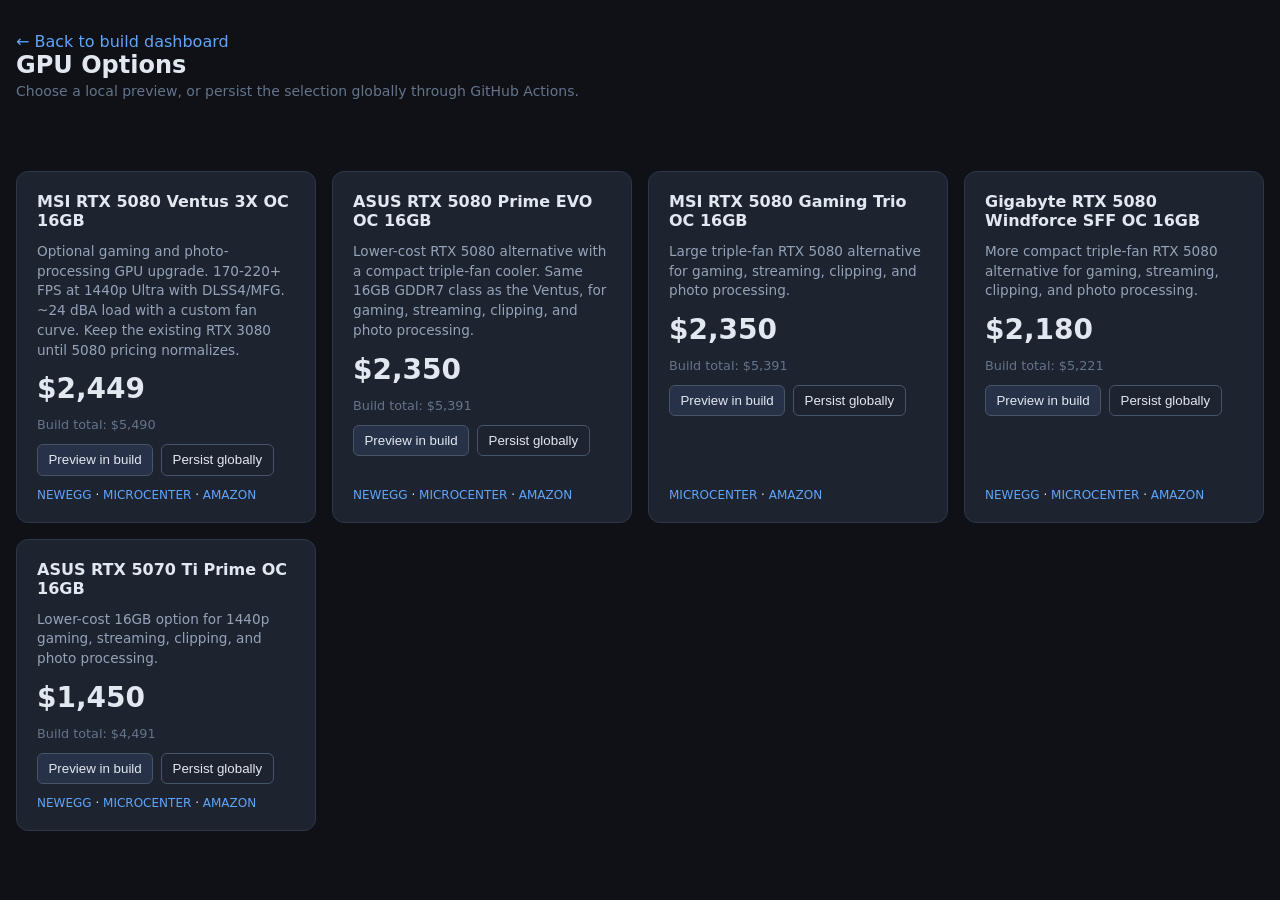
==== gpu.html @ 0d40ea27 "Add local and global GPU selection Co-authored-by: Copilot <223556219+Copilot@users.noreply.github.c" ====
<!DOCTYPE html>
<html lang="en">
<head>
  <meta charset="UTF-8" />
  <meta name="viewport" content="width=device-width, initial-scale=1.0" />
  <title>GPU Options — Whisper Beast 2026</title>
  <link rel="icon" href="favicon.svg" type="image/svg+xml" />
  <link rel="stylesheet" href="style.css" />
</head>
<body>
  <main>
    <a href="index.html">← Back to build dashboard</a>
    <h1>GPU Options</h1>
    <p class="subtitle">Choose a local preview, or persist the selection globally through GitHub Actions.</p>
    <div id="gpu-status" class="gpu-status" role="status"></div>
    <section id="gpu-grid" class="gpu-grid" aria-live="polite"></section>
  </main>

  <script>
    const fmt = n => n != null
      ? '$' + Number(n).toLocaleString('en-US', { minimumFractionDigits: 0, maximumFractionDigits: 0 })
      : '—';
    const GPU_WORKFLOW_URL = 'https://github.com/emckenna/my-new-build/actions/workflows/set-gpu.yml';

    async function loadJSON(path) {
      const response = await fetch(path + '?t=' + Date.now());
      if (!response.ok) throw new Error(`${path} returned ${response.status}`);
      return response.json();
    }

    function selectedId() {
      try {
        return localStorage.getItem('selected_gpu_id');
      } catch {
        return null;
      }
    }

    function setStatus(message) {
      document.getElementById('gpu-status').textContent = message;
    }

    function previewGpu(id, name) {
      try {
        localStorage.setItem('selected_gpu_id', id);
        document.querySelectorAll('.gpu-card').forEach(card => {
          card.classList.toggle('selected', card.dataset.id === id);
        });
        setStatus(`${name} selected for this browser. Return to the dashboard to see the local preview.`);
      } catch {
        setStatus('This browser blocked local storage, so the preview could not be saved.');
      }
    }

    function persistGpu(id, name) {
      setStatus(`To persist ${name} globally, click Run workflow and enter GPU ID: ${id}`);
      window.open(GPU_WORKFLOW_URL, '_blank', 'noopener');
    }

    async function main() {
      const grid = document.getElementById('gpu-grid');
      try {
        const [parts, prices] = await Promise.all([loadJSON('parts.json'), loadJSON('prices.json')]);
        const gpuParts = parts.parts.filter(part => part.category === 'video card');
        const priceMap = prices.parts ?? {};
        const baseTotal = parts.parts
          .filter(part => part.in_build !== false && part.category !== 'video card')
          .reduce((sum, part) => sum + (priceMap[part.id]?.lowest_price ?? 0), 0)
          + parts.extras.reduce((sum, extra) => sum + extra.fixed_price, 0);
        const currentId = selectedId();

        grid.innerHTML = gpuParts.map(part => {
          const price = priceMap[part.id]?.lowest_price ?? null;
          const total = price == null ? null : baseTotal + price;
          const selected = part.id === currentId;
          return `
            <article class="gpu-card${selected ? ' selected' : ''}" data-id="${part.id}">
              <div class="gpu-card-header">
                <h2>${part.name}</h2>
                ${selected ? '<span class="gpu-selected">Preview selected</span>' : ''}
              </div>
              <p>${part.description}</p>
              <div class="gpu-price">${fmt(price)}</div>
              <div class="gpu-meta">${total != null ? `Build total: ${fmt(total)}` : 'Price pending first fetch'}</div>
              <div class="gpu-actions">
                <button type="button" class="preview-btn">Preview in build</button>
                <button type="button" class="persist-btn">Persist globally</button>
              </div>
              <div class="gpu-links">
                ${Object.entries(part.retailers ?? {}).filter(([, url]) => url)
                  .map(([retailer, url]) => `<a href="${url}" target="_blank" rel="noopener">${retailer}</a>`).join(' · ')}
              </div>
            </article>
          `;
        }).join('');

        gpuParts.forEach(part => {
          const card = grid.querySelector(`[data-id="${part.id}"]`);
          card.querySelector('.preview-btn').addEventListener('click', () => previewGpu(part.id, part.name));
          card.querySelector('.persist-btn').addEventListener('click', () => persistGpu(part.id, part.name));
        });
      } catch (error) {
        setStatus('Error loading GPU data: ' + error.message);
      }
    }

    main();
  </script>
</body>
</html>
---- style.css ----
*, *::before, *::after { box-sizing: border-box; margin: 0; padding: 0; }

body {
  font-family: system-ui, -apple-system, sans-serif;
  background: #0f1117;
  color: #e2e8f0;
  min-height: 100vh;
  padding: 2rem 1rem;
}

h1 { font-size: 1.5rem; font-weight: 700; margin-bottom: 0.25rem; }
.subtitle { color: #64748b; font-size: 0.875rem; margin-bottom: 2rem; }

.summary {
  display: grid;
  grid-template-columns: repeat(auto-fit, minmax(160px, 1fr));
  gap: 1.5rem;
  margin-bottom: 2rem;
}

.breakdown {
  display: flex;
  gap: 2rem;
  align-items: center;
  background: #1e2330;
  border: 1px solid #2d3748;
  border-radius: 0.75rem;
  padding: 1.25rem 1.5rem;
  margin-bottom: 2rem;
}

.breakdown h2 { font-size: 1rem; }
.breakdown-subtitle { color: #64748b; font-size: 0.8rem; margin-top: 0.25rem; }
.cost-chart { display: block; width: 220px; max-width: 100%; margin-top: 1rem; }
.cost-chart path { stroke: transparent; stroke-width: 0; transition: opacity 150ms ease, stroke-width 150ms ease; }
.cost-chart path:hover, .cost-chart path:focus { opacity: 0.8; outline: none; }
.cost-chart path.is-selected { stroke: #f8fafc; stroke-width: 3; }
.chart-empty { color: #64748b; margin-top: 1rem; }

.chart-legend {
  display: grid;
  grid-template-columns: repeat(2, minmax(210px, 1fr));
  gap: 0.5rem 1.5rem;
  flex: 1;
  list-style: none;
}

.chart-legend li {
  display: grid;
  grid-template-columns: 0.75rem minmax(0, 1fr) auto;
  align-items: center;
  gap: 0.5rem;
  color: #cbd5e1;
  font-size: 0.8rem;
  border: 1px solid transparent;
  border-radius: 0.375rem;
  padding: 0.3rem 0.4rem;
  transition: background 150ms ease, border-color 150ms ease;
}

.chart-legend li.is-selected { background: #273148; border-color: #64748b; }
.chart-legend strong { color: #e2e8f0; font-weight: 600; white-space: nowrap; }
.legend-swatch { width: 0.65rem; height: 0.65rem; border-radius: 50%; }

.card {
  background: #1e2330;
  border: 1px solid #2d3748;
  border-radius: 0.75rem;
  padding: 1rem 1.5rem;
}
.card .label { font-size: 0.75rem; color: #64748b; text-transform: uppercase; letter-spacing: 0.05em; }
.card .value { font-size: 1.75rem; font-weight: 700; margin-top: 0.25rem; }
.card .value.green { color: #4ade80; }
.card .value.red { color: #f87171; }
.card .value.neutral { color: #e2e8f0; }
.summary-card-link { color: inherit; text-decoration: none; }
.summary-card-link:hover { border-color: #60a5fa; text-decoration: none; }

.table-scroll {
  overflow-x: auto;
  border: 1px solid #1e2330;
  border-radius: 0.5rem;
}
table {
  width: 100%;
  min-width: 920px;
  border-collapse: collapse;
  font-size: 0.9rem;
}
th {
  text-align: left;
  padding: 0.6rem 0.75rem;
  border-bottom: 1px solid #2d3748;
  color: #64748b;
  font-weight: 500;
  font-size: 0.75rem;
  text-transform: uppercase;
  letter-spacing: 0.05em;
}
.sortable { cursor: pointer; }
.sortable::after { content: '↕'; color: #64748b; margin-left: 0.35rem; }
.sortable[aria-sort="ascending"]::after { content: '↑'; color: #e2e8f0; }
.sortable[aria-sort="descending"]::after { content: '↓'; color: #e2e8f0; }
.sortable:hover { color: #e2e8f0; }
.sortable:focus-visible {
  outline: 2px solid #60a5fa;
  outline-offset: -2px;
}
td { padding: 0.75rem; border-bottom: 1px solid #1a2030; }
tr:last-child td { border-bottom: none; }
tr:hover td { background: #1a2030; }

.badge {
  display: inline-block;
  padding: 0.2rem 0.5rem;
  border-radius: 0.375rem;
  font-size: 0.75rem;
  font-weight: 600;
}
.badge.up { background: #3f1515; color: #f87171; }
.badge.down { background: #14291f; color: #4ade80; }
.badge.flat { background: #1e2330; color: #64748b; }
.badge.new { background: #1e2a3a; color: #60a5fa; }
.badge.fixed { background: #1e2330; color: #94a3b8; }

.section-label {
  font-size: 0.75rem;
  color: #64748b;
  text-transform: uppercase;
  letter-spacing: 0.05em;
  padding: 1.25rem 0.75rem 0.5rem;
}

.part-note { font-size: 0.75rem; color: #64748b; margin-top: 0.2rem; }
.stale, a.stale { color: #4a5568; text-decoration: line-through; }

a { color: #60a5fa; text-decoration: none; }
a:hover { text-decoration: underline; }

.copy-btn {
  background: none;
  border: none;
  color: #4a5568;
  cursor: pointer;
  font-size: 0.75rem;
  padding: 0 0.2rem;
  vertical-align: middle;
}
.copy-btn:hover { color: #94a3b8; }
.copy-btn:focus-visible {
  outline: 2px solid #60a5fa;
  outline-offset: 2px;
}

.meta { margin-top: 2rem; font-size: 0.75rem; color: #4a5568; }

#error { color: #f87171; padding: 1rem; }
.gpu-status {
  min-height: 1.5rem;
  margin: 1rem 0;
  color: #4ade80;
}
.gpu-grid {
  display: grid;
  grid-template-columns: repeat(auto-fit, minmax(280px, 1fr));
  gap: 1rem;
}
.gpu-card {
  display: flex;
  flex-direction: column;
  gap: 0.75rem;
  background: #1e2330;
  border: 1px solid #2d3748;
  border-radius: 0.75rem;
  padding: 1.25rem;
}
.gpu-card.selected { border-color: #4ade80; box-shadow: 0 0 0 1px #4ade80; }
.gpu-card-header { display: flex; justify-content: space-between; gap: 0.75rem; align-items: flex-start; }
.gpu-card h2 { font-size: 1rem; }
.gpu-card p { color: #94a3b8; font-size: 0.85rem; line-height: 1.45; }
.gpu-price { font-size: 1.75rem; font-weight: 700; color: #e2e8f0; }
.gpu-meta { color: #64748b; font-size: 0.8rem; }
.gpu-selected { color: #4ade80; font-size: 0.7rem; white-space: nowrap; }
.gpu-actions { display: flex; flex-wrap: wrap; gap: 0.5rem; }
.gpu-actions button {
  border: 1px solid #475569;
  border-radius: 0.375rem;
  padding: 0.45rem 0.65rem;
  color: #e2e8f0;
  background: #273148;
  cursor: pointer;
}
.gpu-actions button:hover, .gpu-actions button:focus-visible { border-color: #60a5fa; }
.gpu-actions .persist-btn { background: transparent; }
.gpu-links { margin-top: auto; font-size: 0.75rem; text-transform: uppercase; }
.sr-only {
  position: absolute;
  width: 1px;
  height: 1px;
  padding: 0;
  margin: -1px;
  overflow: hidden;
  clip: rect(0, 0, 0, 0);
  white-space: nowrap;
  border: 0;
}

td:has(svg) { padding-top: 0.5rem; padding-bottom: 0.5rem; }

@media (max-width: 720px) {
  body { padding: 1rem 0.75rem; }
  .summary { grid-template-columns: repeat(2, minmax(0, 1fr)); gap: 0.75rem; }
  .card { padding: 0.85rem 1rem; }
  .card .value { font-size: 1.4rem; }
  .breakdown { align-items: flex-start; flex-direction: column; }
  .chart-legend { grid-template-columns: 1fr; width: 100%; }
}

@media (max-width: 380px) {
  .summary { grid-template-columns: 1fr; }
}
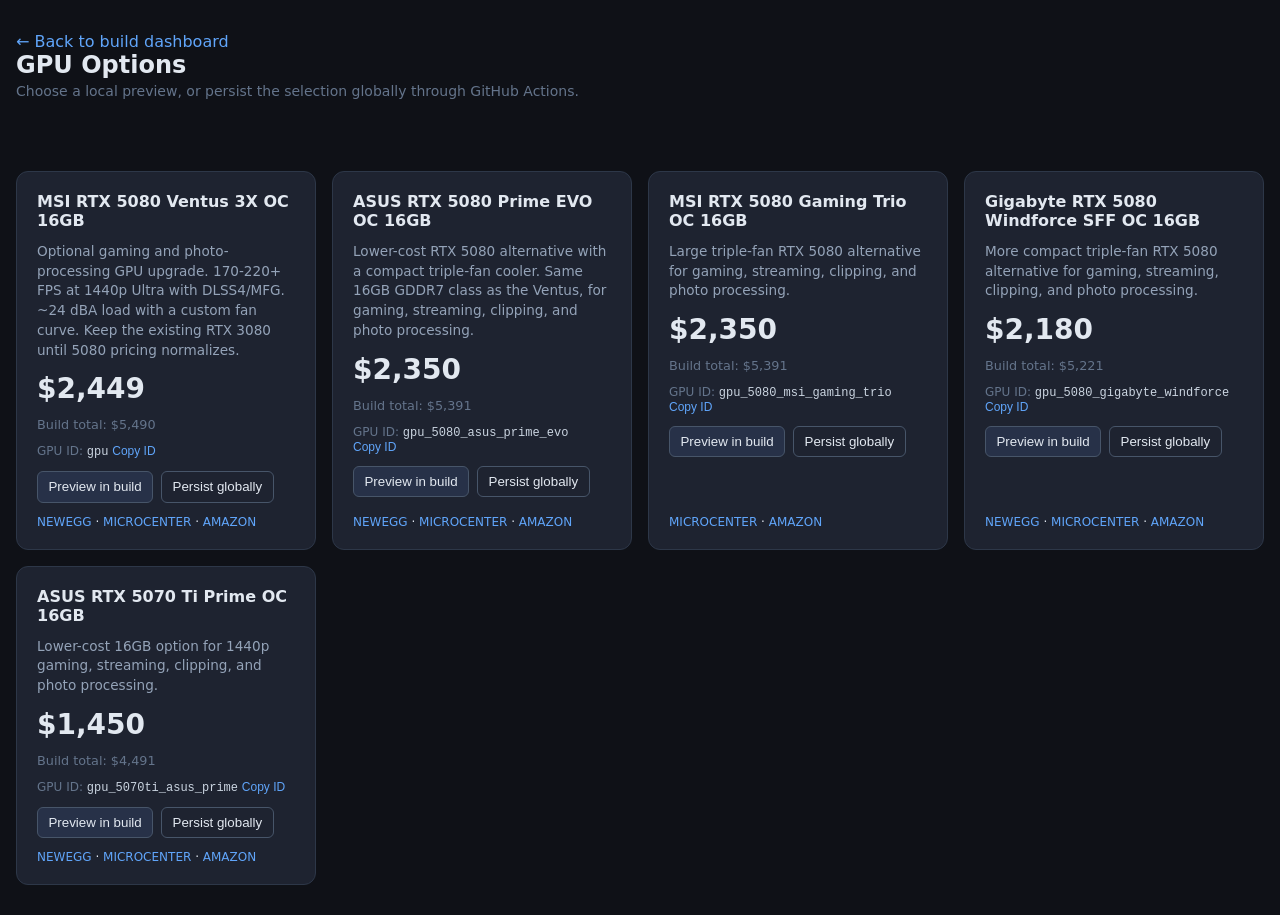
==== commit b55534c8: "Make GPU workflow IDs easy to copy Co-authored-by: Copilot <223556219+Copilot@users.noreply.github.c" ====
--- a/gpu.html
+++ b/gpu.html
@@ -52,9 +52,19 @@
       }
     }
 
+    function copyGpuId(id, button) {
+      navigator.clipboard.writeText(id).then(() => {
+        button.textContent = 'Copied';
+        setTimeout(() => { button.textContent = 'Copy ID'; }, 1200);
+      }).catch(() => {
+        setStatus(`Copy failed. GPU ID: ${id}`);
+      });
+    }
+
     function persistGpu(id, name) {
-      setStatus(`To persist ${name} globally, click Run workflow and enter GPU ID: ${id}`);
       window.open(GPU_WORKFLOW_URL, '_blank', 'noopener');
+      navigator.clipboard.writeText(id).catch(() => {});
+      setStatus(`GPU ID copied. In Actions, click Run workflow and paste: ${id}`);
     }
 
     async function main() {
@@ -82,6 +92,7 @@
               <p>${part.description}</p>
               <div class="gpu-price">${fmt(price)}</div>
               <div class="gpu-meta">${total != null ? `Build total: ${fmt(total)}` : 'Price pending first fetch'}</div>
+              <div class="gpu-id">GPU ID: <code>${part.id}</code> <button type="button" class="copy-id">Copy ID</button></div>
               <div class="gpu-actions">
                 <button type="button" class="preview-btn">Preview in build</button>
                 <button type="button" class="persist-btn">Persist globally</button>
@@ -96,6 +107,7 @@
 
         gpuParts.forEach(part => {
           const card = grid.querySelector(`[data-id="${part.id}"]`);
+          card.querySelector('.copy-id').addEventListener('click', event => copyGpuId(part.id, event.currentTarget));
           card.querySelector('.preview-btn').addEventListener('click', () => previewGpu(part.id, part.name));
           card.querySelector('.persist-btn').addEventListener('click', () => persistGpu(part.id, part.name));
         });
--- a/style.css
+++ b/style.css
@@ -180,6 +180,17 @@
 .gpu-card p { color: #94a3b8; font-size: 0.85rem; line-height: 1.45; }
 .gpu-price { font-size: 1.75rem; font-weight: 700; color: #e2e8f0; }
 .gpu-meta { color: #64748b; font-size: 0.8rem; }
+.gpu-id { color: #64748b; font-size: 0.75rem; }
+.gpu-id code { color: #cbd5e1; }
+.copy-id {
+  border: 0;
+  padding: 0;
+  color: #60a5fa;
+  background: transparent;
+  cursor: pointer;
+  font-size: 0.75rem;
+}
+.copy-id:hover, .copy-id:focus-visible { text-decoration: underline; }
 .gpu-selected { color: #4ade80; font-size: 0.7rem; white-space: nowrap; }
 .gpu-actions { display: flex; flex-wrap: wrap; gap: 0.5rem; }
 .gpu-actions button {
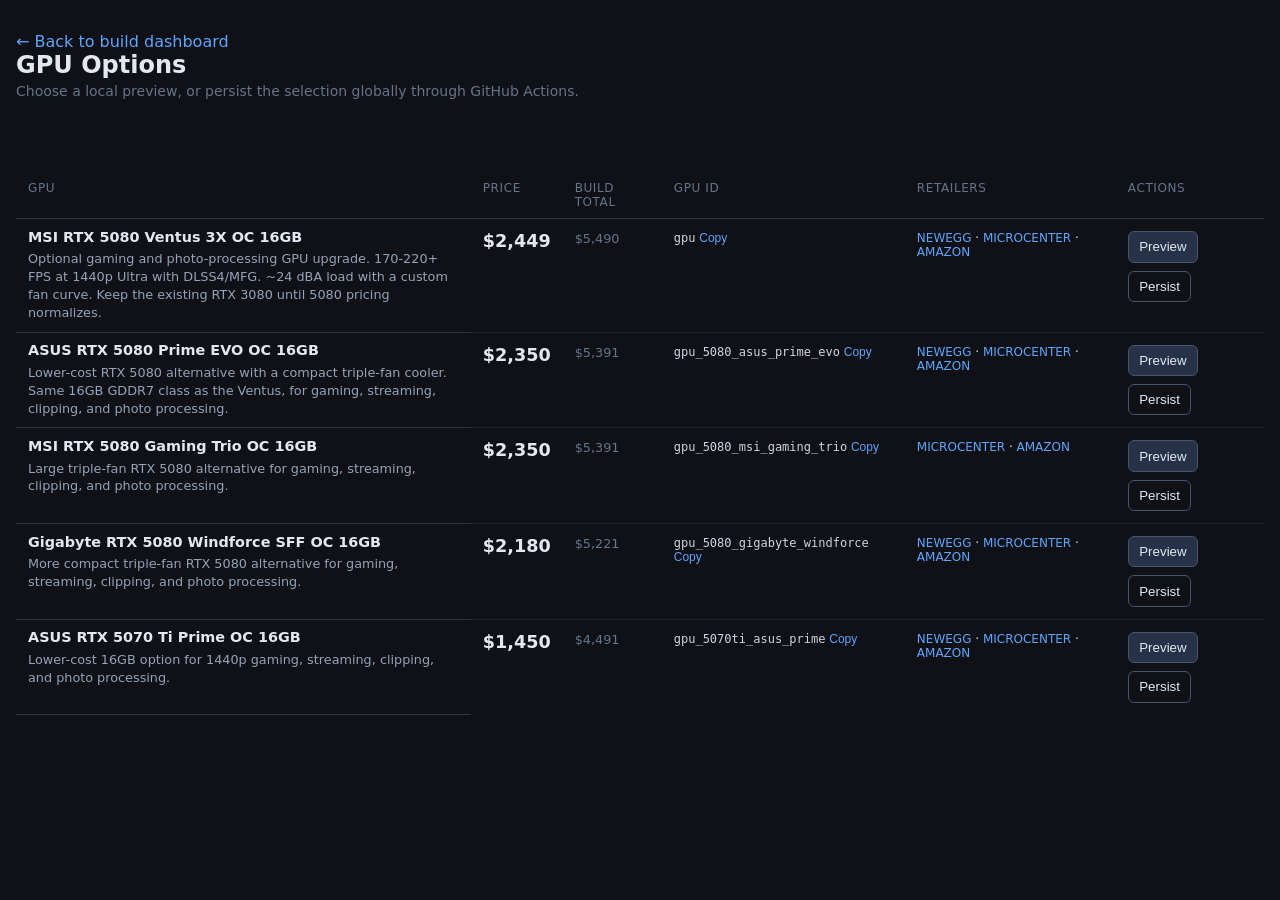
==== commit 76ff10c6: "Improve GPU comparison table Copy the GPU ID before opening the persistence workflow and present GPU" ====
--- a/gpu.html
+++ b/gpu.html
@@ -13,7 +13,22 @@
     <h1>GPU Options</h1>
     <p class="subtitle">Choose a local preview, or persist the selection globally through GitHub Actions.</p>
     <div id="gpu-status" class="gpu-status" role="status"></div>
-    <section id="gpu-grid" class="gpu-grid" aria-live="polite"></section>
+    <div class="gpu-table-scroll">
+      <table class="gpu-table">
+        <caption class="sr-only">Tracked GPU options</caption>
+        <thead>
+          <tr>
+            <th scope="col">GPU</th>
+            <th scope="col">Price</th>
+            <th scope="col">Build total</th>
+            <th scope="col">GPU ID</th>
+            <th scope="col">Retailers</th>
+            <th scope="col">Actions</th>
+          </tr>
+        </thead>
+        <tbody id="gpu-table-body"></tbody>
+      </table>
+    </div>
   </main>
 
   <script>
@@ -43,8 +58,8 @@
     function previewGpu(id, name) {
       try {
         localStorage.setItem('selected_gpu_id', id);
-        document.querySelectorAll('.gpu-card').forEach(card => {
-          card.classList.toggle('selected', card.dataset.id === id);
+        document.querySelectorAll('.gpu-row').forEach(row => {
+          row.classList.toggle('selected', row.dataset.id === id);
         });
         setStatus(`${name} selected for this browser. Return to the dashboard to see the local preview.`);
       } catch {
@@ -62,13 +77,14 @@
     }
 
     function persistGpu(id, name) {
+      const copyPromise = navigator.clipboard?.writeText(id);
+      copyPromise?.catch(() => {});
       window.open(GPU_WORKFLOW_URL, '_blank', 'noopener');
-      navigator.clipboard.writeText(id).catch(() => {});
       setStatus(`GPU ID copied. In Actions, click Run workflow and paste: ${id}`);
     }
 
     async function main() {
-      const grid = document.getElementById('gpu-grid');
+      const tableBody = document.getElementById('gpu-table-body');
       try {
         const [parts, prices] = await Promise.all([loadJSON('parts.json'), loadJSON('prices.json')]);
         const gpuParts = parts.parts.filter(part => part.category === 'video card');
@@ -79,37 +95,39 @@
           + parts.extras.reduce((sum, extra) => sum + extra.fixed_price, 0);
         const currentId = selectedId();
 
-        grid.innerHTML = gpuParts.map(part => {
+        tableBody.innerHTML = gpuParts.map(part => {
           const price = priceMap[part.id]?.lowest_price ?? null;
           const total = price == null ? null : baseTotal + price;
           const selected = part.id === currentId;
           return `
-            <article class="gpu-card${selected ? ' selected' : ''}" data-id="${part.id}">
-              <div class="gpu-card-header">
-                <h2>${part.name}</h2>
+            <tr class="gpu-row${selected ? ' selected' : ''}" data-id="${part.id}">
+              <th scope="row">
+                <strong>${part.name}</strong>
+                <span class="gpu-description">${part.description}</span>
                 ${selected ? '<span class="gpu-selected">Preview selected</span>' : ''}
-              </div>
-              <p>${part.description}</p>
-              <div class="gpu-price">${fmt(price)}</div>
-              <div class="gpu-meta">${total != null ? `Build total: ${fmt(total)}` : 'Price pending first fetch'}</div>
-              <div class="gpu-id">GPU ID: <code>${part.id}</code> <button type="button" class="copy-id">Copy ID</button></div>
-              <div class="gpu-actions">
-                <button type="button" class="preview-btn">Preview in build</button>
-                <button type="button" class="persist-btn">Persist globally</button>
-              </div>
-              <div class="gpu-links">
+              </th>
+              <td class="gpu-price">${fmt(price)}</td>
+              <td class="gpu-meta">${total != null ? fmt(total) : 'Pending'}</td>
+              <td class="gpu-id"><code>${part.id}</code> <button type="button" class="copy-id">Copy</button></td>
+              <td class="gpu-links">
                 ${Object.entries(part.retailers ?? {}).filter(([, url]) => url)
                   .map(([retailer, url]) => `<a href="${url}" target="_blank" rel="noopener">${retailer}</a>`).join(' · ')}
-              </div>
-            </article>
+              </td>
+              <td>
+                <div class="gpu-actions">
+                  <button type="button" class="preview-btn">Preview</button>
+                  <button type="button" class="persist-btn">Persist</button>
+                </div>
+              </td>
+            </tr>
           `;
         }).join('');
 
         gpuParts.forEach(part => {
-          const card = grid.querySelector(`[data-id="${part.id}"]`);
-          card.querySelector('.copy-id').addEventListener('click', event => copyGpuId(part.id, event.currentTarget));
-          card.querySelector('.preview-btn').addEventListener('click', () => previewGpu(part.id, part.name));
-          card.querySelector('.persist-btn').addEventListener('click', () => persistGpu(part.id, part.name));
+          const row = tableBody.querySelector(`[data-id="${part.id}"]`);
+          row.querySelector('.copy-id').addEventListener('click', event => copyGpuId(part.id, event.currentTarget));
+          row.querySelector('.preview-btn').addEventListener('click', () => previewGpu(part.id, part.name));
+          row.querySelector('.persist-btn').addEventListener('click', () => persistGpu(part.id, part.name));
         });
       } catch (error) {
         setStatus('Error loading GPU data: ' + error.message);
--- a/style.css
+++ b/style.css
@@ -130,6 +130,7 @@
   letter-spacing: 0.05em;
   padding: 1.25rem 0.75rem 0.5rem;
 }
+.info-row td { color: #94a3b8; font-size: 0.85rem; }
 
 .part-note { font-size: 0.75rem; color: #64748b; margin-top: 0.2rem; }
 .stale, a.stale { color: #4a5568; text-decoration: line-through; }
@@ -160,25 +161,13 @@
   margin: 1rem 0;
   color: #4ade80;
 }
-.gpu-grid {
-  display: grid;
-  grid-template-columns: repeat(auto-fit, minmax(280px, 1fr));
-  gap: 1rem;
-}
-.gpu-card {
-  display: flex;
-  flex-direction: column;
-  gap: 0.75rem;
-  background: #1e2330;
-  border: 1px solid #2d3748;
-  border-radius: 0.75rem;
-  padding: 1.25rem;
-}
-.gpu-card.selected { border-color: #4ade80; box-shadow: 0 0 0 1px #4ade80; }
-.gpu-card-header { display: flex; justify-content: space-between; gap: 0.75rem; align-items: flex-start; }
-.gpu-card h2 { font-size: 1rem; }
-.gpu-card p { color: #94a3b8; font-size: 0.85rem; line-height: 1.45; }
-.gpu-price { font-size: 1.75rem; font-weight: 700; color: #e2e8f0; }
+.gpu-table-scroll { overflow-x: auto; }
+.gpu-table { min-width: 980px; }
+.gpu-table th, .gpu-table td { vertical-align: top; }
+.gpu-table tbody th { color: #e2e8f0; font-size: 0.9rem; font-weight: 600; text-transform: none; letter-spacing: normal; }
+.gpu-table tbody tr.selected td, .gpu-table tbody tr.selected th { background: #172a22; }
+.gpu-description { display: block; max-width: 34rem; margin-top: 0.35rem; color: #94a3b8; font-size: 0.8rem; font-weight: 400; line-height: 1.4; }
+.gpu-price { font-size: 1.1rem; font-weight: 700; color: #e2e8f0; white-space: nowrap; }
 .gpu-meta { color: #64748b; font-size: 0.8rem; }
 .gpu-id { color: #64748b; font-size: 0.75rem; }
 .gpu-id code { color: #cbd5e1; }
